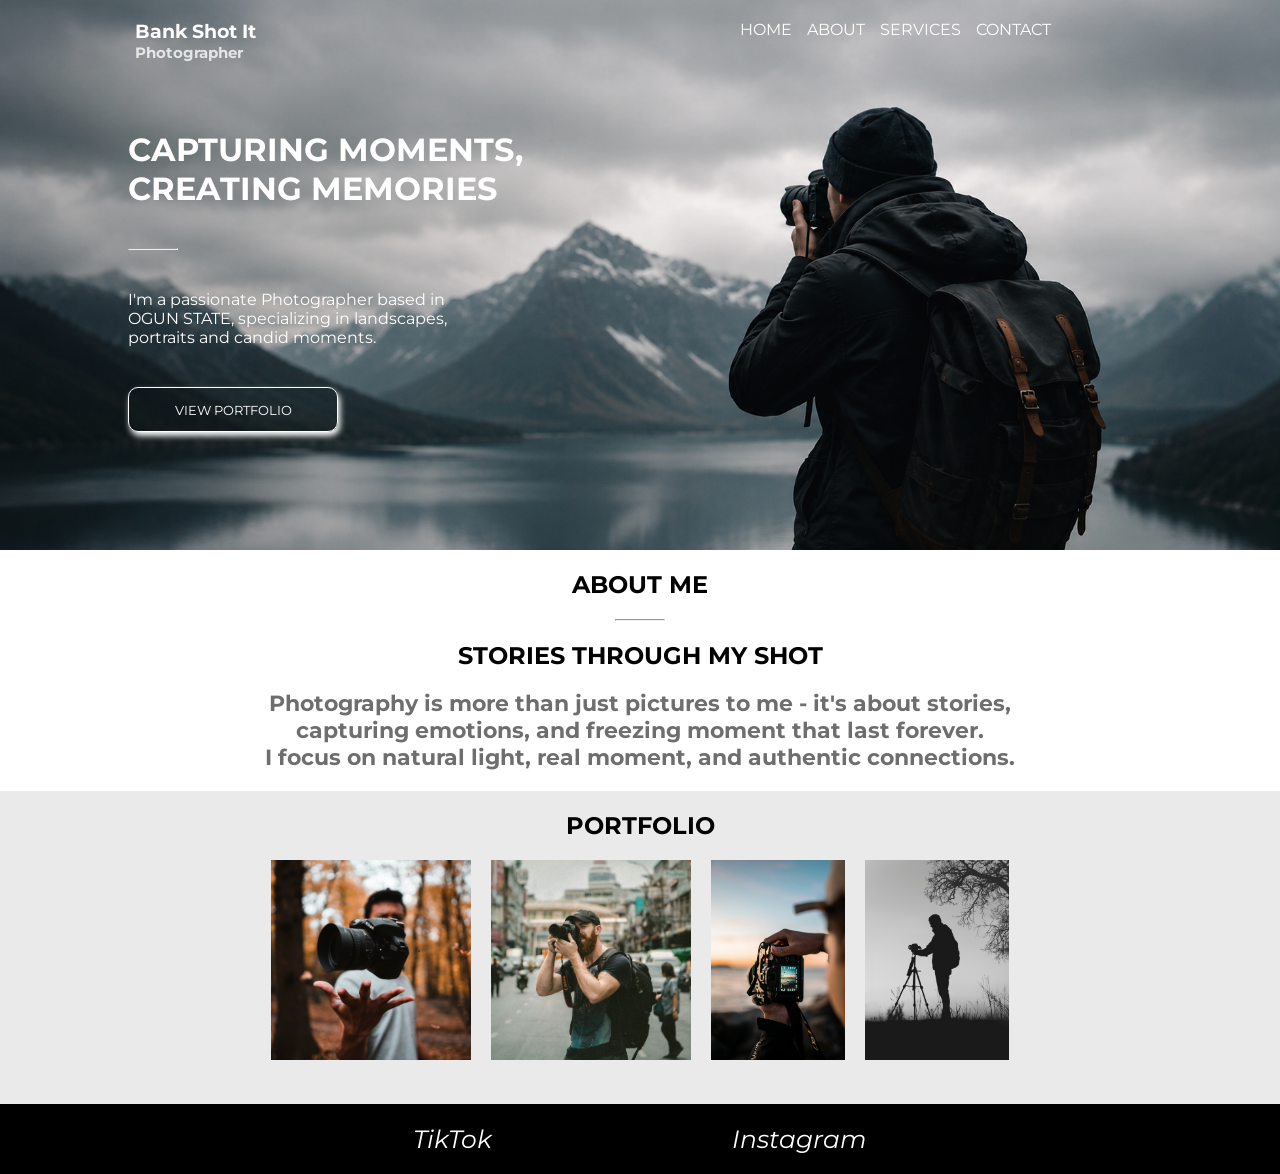
==== index.html @ dc35a148 "first commit" ====
<!DOCTYPE html>
<html lang="en">
<head>
    <meta charset="UTF-8">
    <meta name="viewport" content="width=device-width, initial-scale=1.0">
    <link rel='stylesheet' href='https://cdn-uicons.flaticon.com/2.6.0/uicons-regular-rounded/css/uicons-regular-rounded.css'>
    <link rel='stylesheet' href='https://cdn-uicons.flaticon.com/2.6.0/uicons-brands/css/uicons-brands.css'>
    <link href="https://fonts.googleapis.com/css2?family=Montserrat:wght@400;500;600&family=Playfair+Display:wght@600;700&display=swap" rel="stylesheet">
    <link rel="stylesheet" href="style.css">
    <title>Bank Shot It</title>
</head>
<body>
    <header>
        <nav>
            <div class="bank">
                <h3>Bank Shot It</h3>
                <h5 class="pho">Photographer</h5>
            </div>

            <ul>
                <li><a href="index.html">HOME</a></li>
                <li><a href="about.html">ABOUT</a></li>
                <li><a href="services.html">SERVICES</a></li>
                <li><a href="contact.html">CONTACT</a></li>
            </ul>
        </nav>

        <div class="container">
            <div>
                <h1>CAPTURING MOMENTS, <br> CREATING MEMORIES</h1>
            </div>

            <div>
                <hr>
            </div>

            <div class="sub-text">
                I'm a passionate Photographer based in <br>
                OGUN STATE, specializing in landscapes, <br> 
                portraits and candid moments.
            </div>
            <div>
                <a href="portfolio.html">
                    <button class="btn">VIEW PORTFOLIO</button>
                </a>
            </div>
        </div>
    </header>

    <main>
        <section class="about">
            <div>
                <h2>ABOUT ME</h2>
            </div>

            <div>
                <hr class="line">
            </div>

            <div>
                <h1>STORIES THROUGH MY SHOT</h1>
            </div>

            <div>
                <h2 class="about1">Photography is more than just pictures to me <span>-</span> it's about stories, <br>
                    capturing emotions, and freezing moment that last forever. <br> I focus on natural light, real moment, and authentic connections.
               </h2>
            </div>
        </section>

        <section class="pic">
            <h2>PORTFOLIO</h2>
            <section class="pic1">
                <div class="faq1">
                    <img src="./Faruq1.jpg" alt="">
                </div>

                <div class="faq1">
                    <img src="./Faruq2.jpg" alt="">
                </div>

                <div class="faq1">
                    <img src="./Faruq3.jpg" alt="">
                </div>

                <div class="faq1">
                    <img src="./Faruq4.jpg" alt="">
                </div>
            </section>
        </section>

        <footer>
            <div class="socials">
                <a href="https://www.tiktok.com/@__thatblackboy_shoots?_r=1&_t=ZS-96KGCsGJq6e"><i class="fi fi-brands-tik-tok">TikTok</i></a>
                <a href="https://www.instagram.com/bankshotit_?igsh=Y3FzMGNpejdtZG0x&utm_source=qr"><i class="fi fi-brands-instagram"> Instagram</i></a>
            </div>
            
        </footer>
    </main>
</body>
</html>
---- style.css ----
*, *::before, *::after{
    margin: 0;
    padding: 0;
    box-sizing: border-box;
    font-family: 'Montserrat', sans-serif;
}

header{
    height: 100vh;
    max-height: 550px;
    background-image: url(./BankShot\ It.png);
    background-size: cover;
    background-position: center;
    background-repeat: no-repeat;
    color: white;
    font-family: 'Playfair display', serif;
}

nav{
    display: flex;
    gap: 43%;
    padding: 20px;
    margin-left: 9%;
}

.pho{
    font-size: 15px;
    color: rgba(255, 255, 255, 0.767);
}

.container{
    display: flex;
    flex-direction: column;
    gap: 40px;
    margin-left: 10%;
    margin-top: 3rem;
}

hr{
    width: 100%;
    max-width: 50px;
}

.btn{
    width: 100%;
    max-width: 210px;
    height: 5vh;
    background-color: transparent;
    color: white;
    border: 1px solid white;
    border-radius: 10px;
    cursor: pointer;
    box-shadow: 2px 4px 6px;
    transition: all 0.5s ease;
}

button:hover{
    transform:scale(1.08) translateY(-5px);
}

ul{
    display: flex;
    gap: 15px;
    list-style: none;
}

li a{
    list-style: none;
    text-decoration: none;
    color: white;
}

.about{
    display: flex;
    text-align: center;
    flex-direction: column;
    gap: 20px;
    padding: 20px;
}

.line{
    margin: auto;
}

.about1{
    font-size: 22px;
    color: rgba(0, 0, 0, 0.568);
}

.pic{
    background-color: rgba(0, 0, 0, 0.082);
    text-align: center;
    padding: 20px;
}

.pic1 {
    display: flex;
    gap: 20px;
    justify-content: center;
    padding: 20px;
}

.faq1 img {
    width: 100%;
    max-width: 200px;
    height: 100%;
    max-height: 200px;
    object-fit: cover;
}

footer{
    display: flex;
    justify-content: center;
    background-color: black;
    padding: 20px;
}

.socials{
    display: flex;
    gap: 15rem;
    align-items: center;
    font-size: 25px;
}

.socials a{
    color: white;
    text-decoration: none;
}

/* Tablets landscape */
@media (min-width: 769px) and (max-width: 1024px){
    header, nav{
        gap: 35%;
    }
}

/* Tablets portrait */
@media (min-width: 481px) and (max-width: 768px){
    header, nav{
        gap: 15%;
    }
}

/* Phones */
@media (max-width: 600px){
    header, nav{
        flex-direction: column-reverse;
        justify-content: center;
        align-items: center;
        text-align: center;
        font-size: 90%;
        gap: 40px;
        margin: auto;
    }

    .bank{
        font-size: 30px;
    }

    .container{
        margin: auto;
    }

    hr{
        max-width: 100px;
        margin: auto;
    }

    .socials{
        gap: 5rem;
    }
}

/* Mobile Landscape */
@media (max-height: 500px) and (orientation: landscape) {
    header {
        height: auto;
        min-height: 100vh;
        max-height: none;
        padding-bottom: 20px;
    }

    nav {
        flex-direction: row;
        justify-content: space-between;
        align-items: center;
        gap: 10%;
        margin-left: 5%;
        padding: 10px 20px;
    }

    ul {
        gap: 10px;
        font-size: 12px;
    }

    .container {
        gap: 15px;
        margin-top: 1rem;
        margin-left: 5%;
    }

    .container h1 {
        font-size: 1.3rem;
    }

    .sub-text {
        font-size: 0.85rem;
    }

    .btn {
        height: 35px;
    }

    .about1 {
        font-size: 16px;
    }

    .pic1 {
        flex-wrap: wrap;
    }

    .faq1 img {
        max-width: 150px;
        max-height: 150px;
    }

    .socials {
        gap: 3rem;
        font-size: 18px;
    }
}
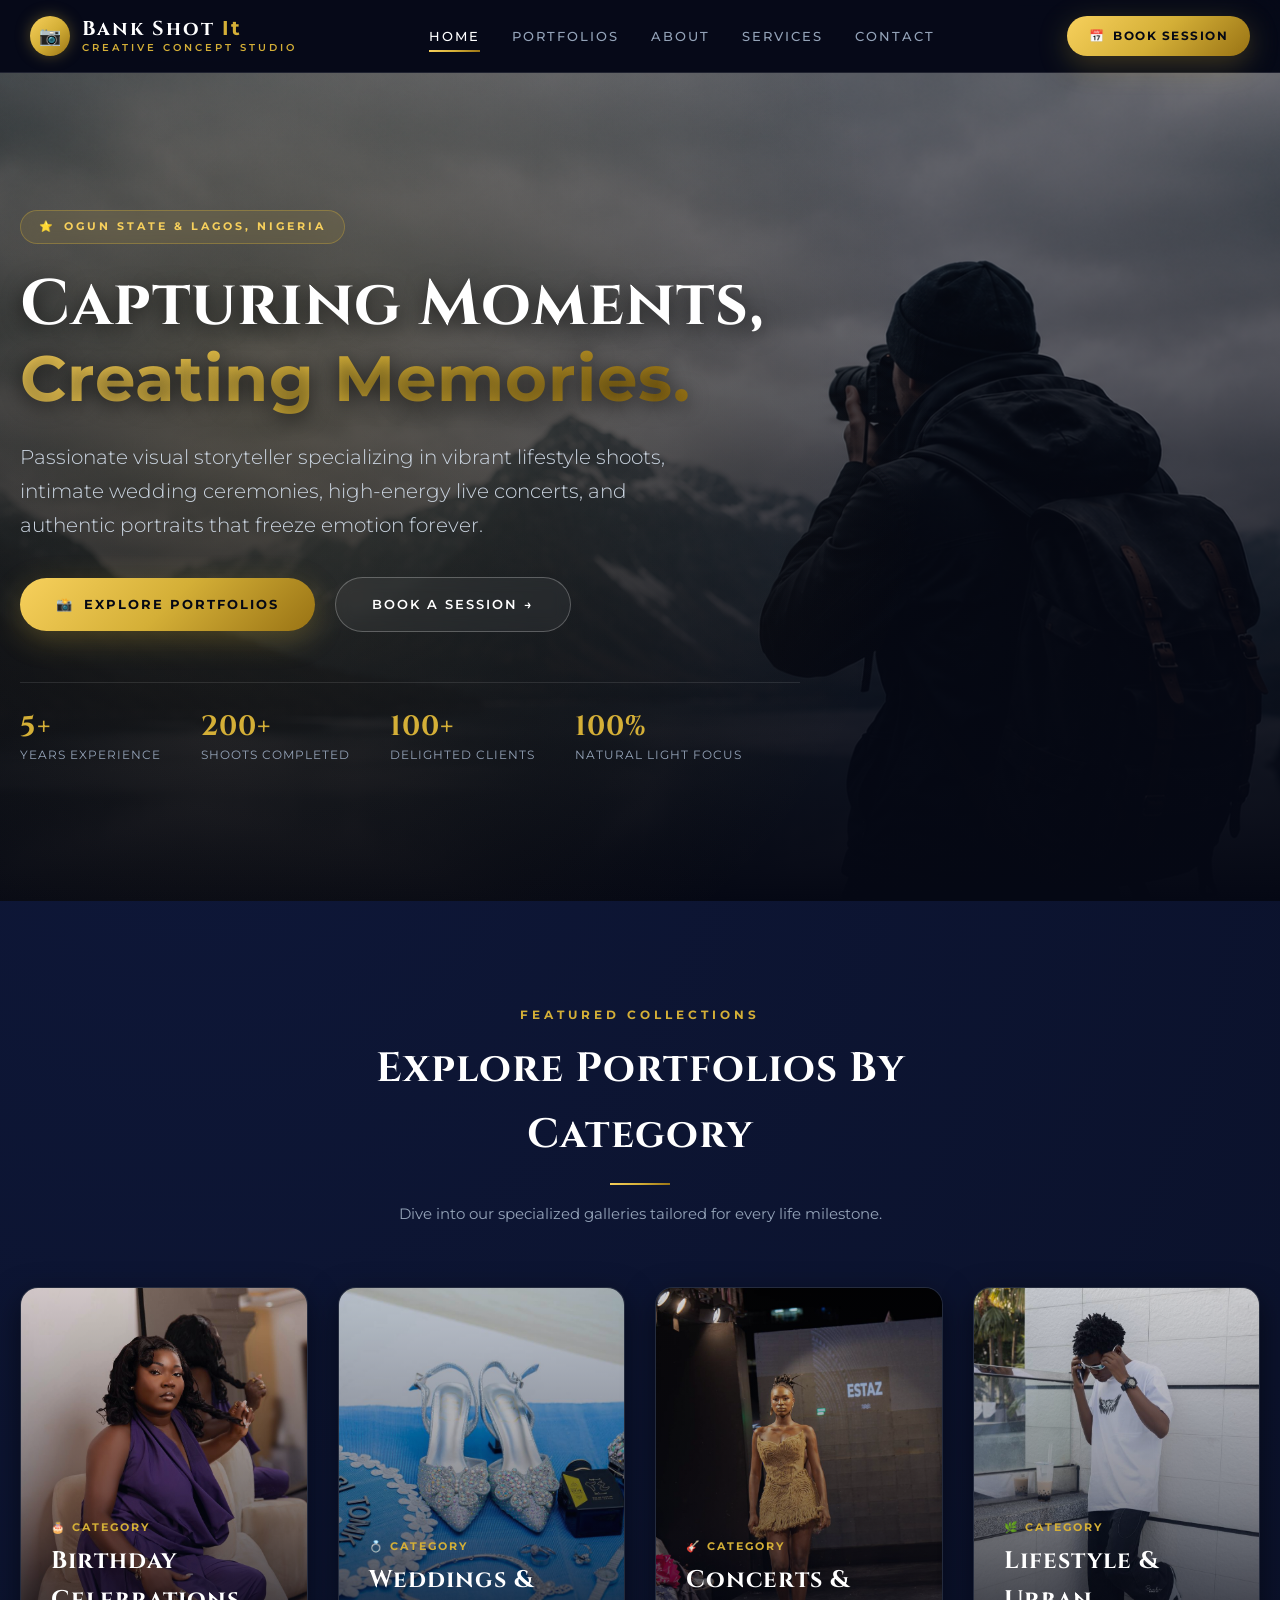
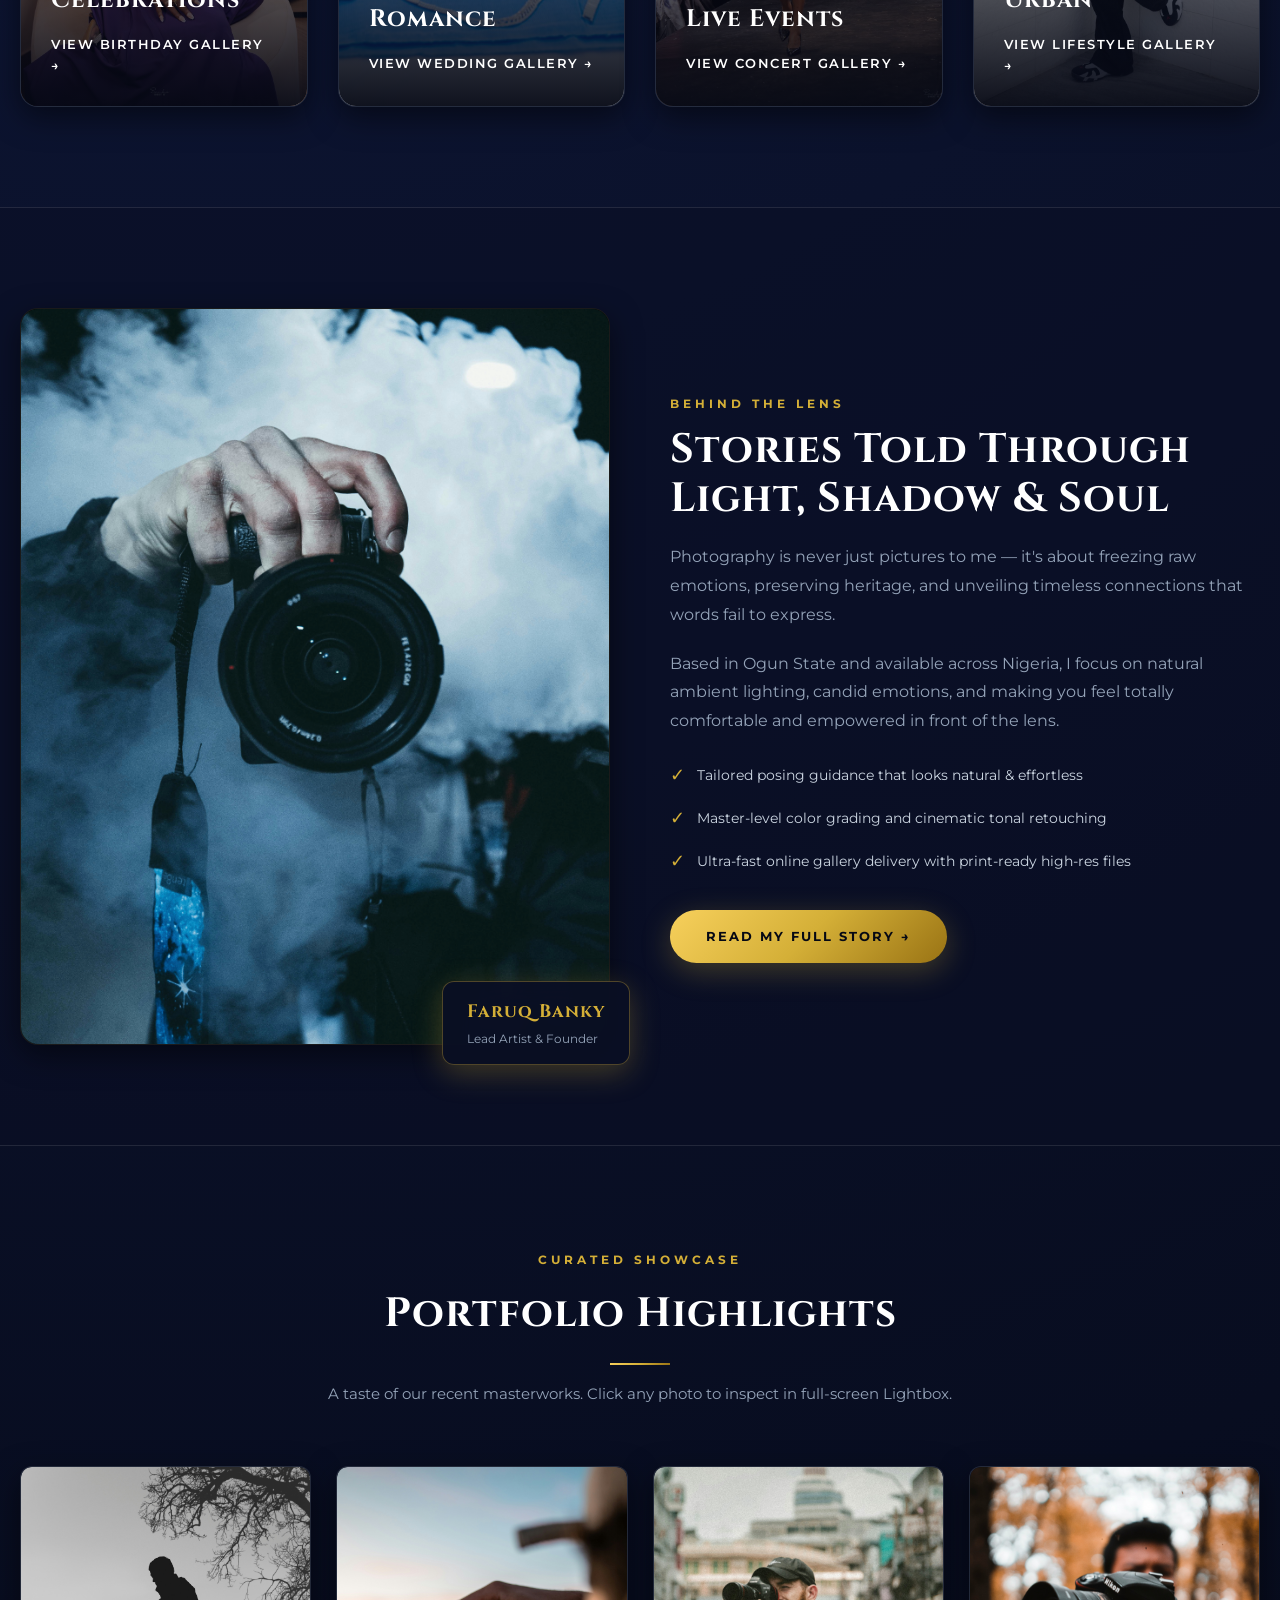
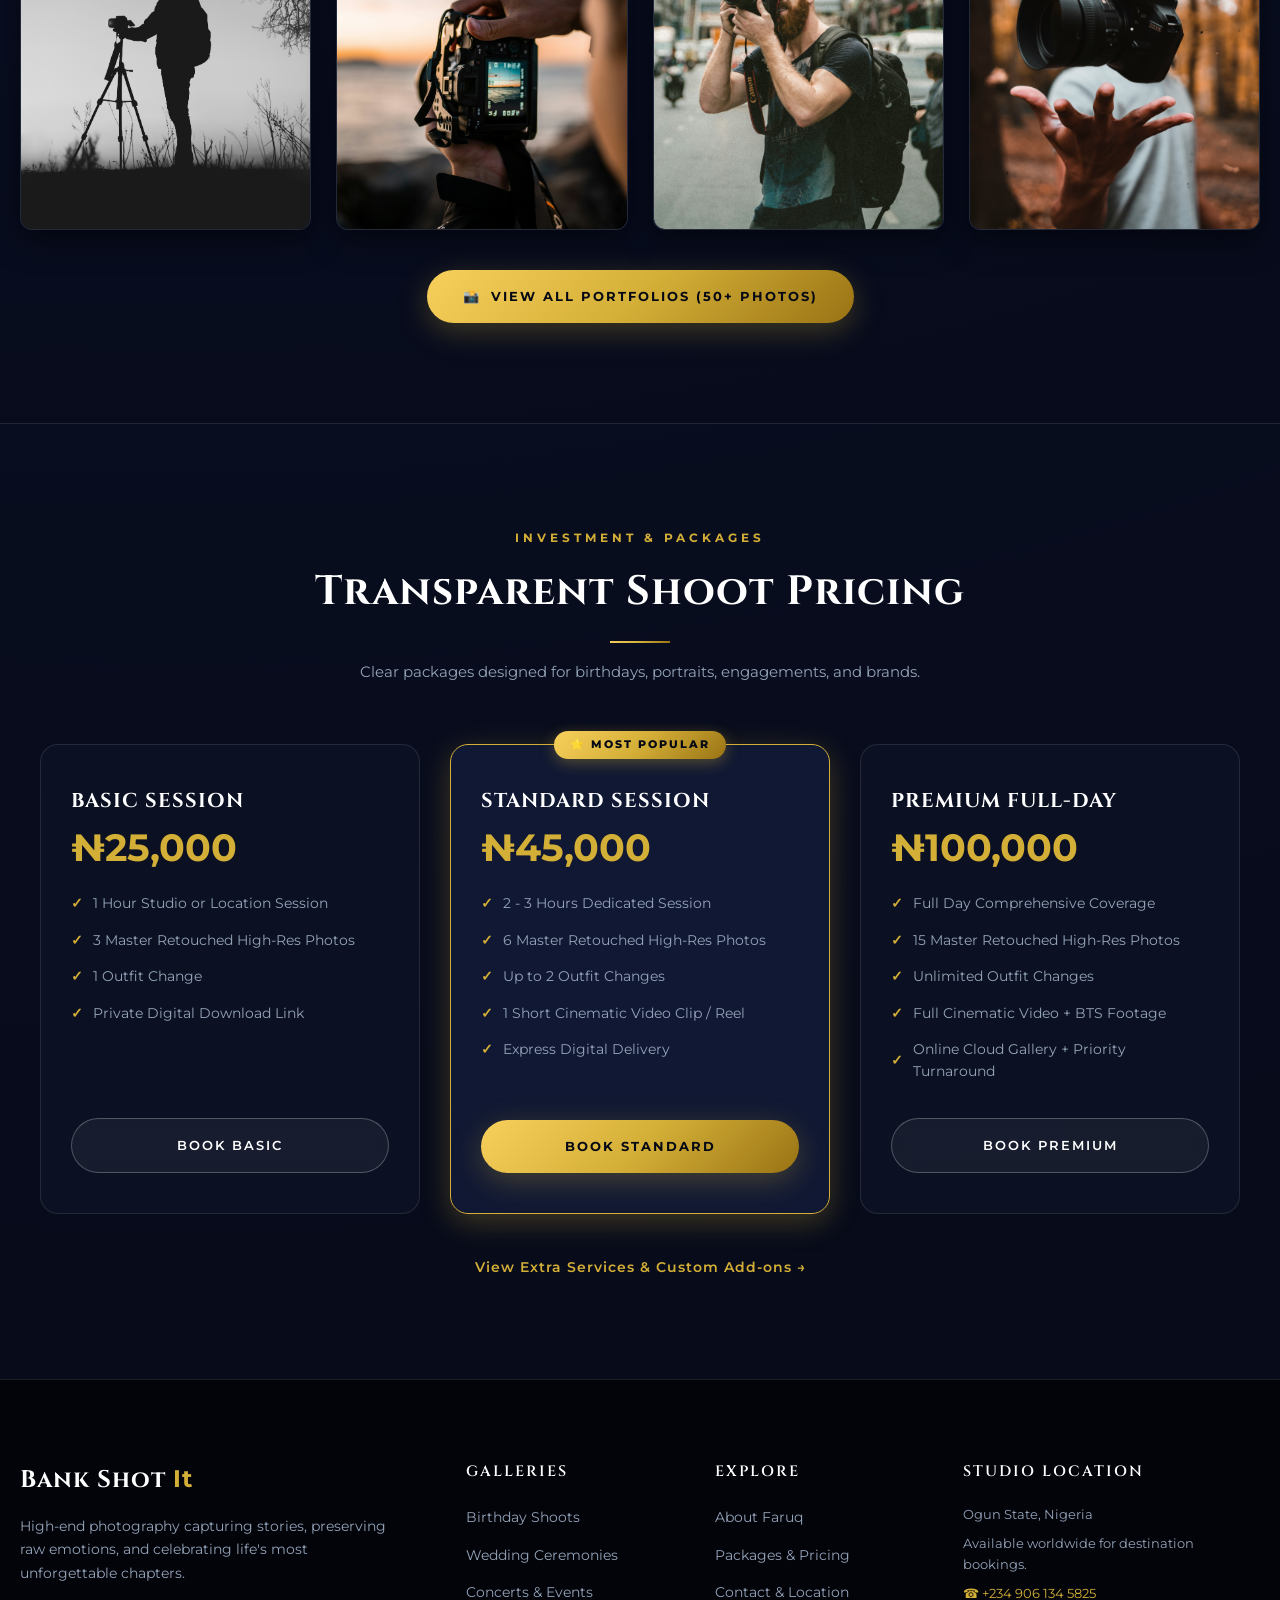
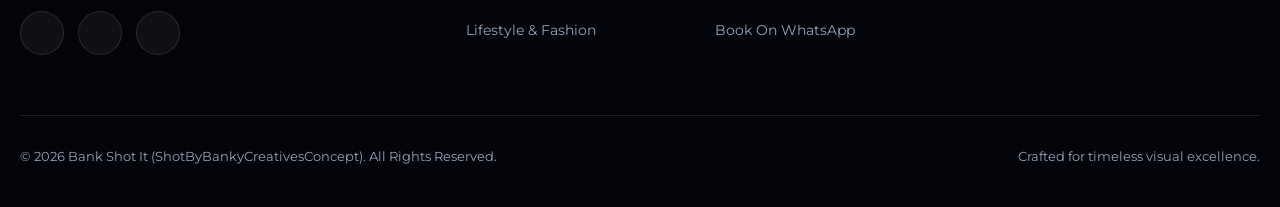
==== commit b34eb4b3: "Upgrade Bank Shot It: full luxury redesign, admin dashboard with categorized image management, and m" ====
--- a/index.html
+++ b/index.html
@@ -3,99 +3,395 @@
 <head>
     <meta charset="UTF-8">
     <meta name="viewport" content="width=device-width, initial-scale=1.0">
+    <title>Bank Shot It — Fine Art & Editorial Photography Studio</title>
+    <meta name="description" content="Premier photography studio in Ogun State & Lagos, Nigeria specializing in weddings, birthdays, concerts, lifestyle, and editorial portraits by Faruq (Bank Shot It).">
+    
+    <!-- Icons & Typography -->
     <link rel='stylesheet' href='https://cdn-uicons.flaticon.com/2.6.0/uicons-regular-rounded/css/uicons-regular-rounded.css'>
     <link rel='stylesheet' href='https://cdn-uicons.flaticon.com/2.6.0/uicons-brands/css/uicons-brands.css'>
-    <link href="https://fonts.googleapis.com/css2?family=Montserrat:wght@400;500;600&family=Playfair+Display:wght@600;700&display=swap" rel="stylesheet">
     <link rel="stylesheet" href="style.css">
-    <title>Bank Shot It</title>
+    <link rel="stylesheet" href="gallery-shared.css">
 </head>
-<body>
-    <header>
-        <nav>
-            <div class="bank">
-                <h3>Bank Shot It</h3>
-                <h5 class="pho">Photographer</h5>
-            </div>
-
-            <ul>
-                <li><a href="index.html">HOME</a></li>
-                <li><a href="about.html">ABOUT</a></li>
-                <li><a href="services.html">SERVICES</a></li>
-                <li><a href="contact.html">CONTACT</a></li>
+<body data-category="home">
+
+    <!-- ======================================================================
+         Header & Navigation Bar
+         ====================================================================== -->
+    <header class="site-header">
+        <div class="nav-container">
+            <a href="index.html" class="brand">
+                <div class="brand-icon">&#128247;</div>
+                <div class="brand-text">
+                    <h3>Bank Shot <span>It</span></h3>
+                    <div class="tagline">Creative Concept Studio</div>
+                </div>
+            </a>
+
+            <ul class="nav-links">
+                <li class="active"><a href="index.html">Home</a></li>
+                <li><a href="Portfolio.html">Portfolios</a></li>
+                <li><a href="about.html">About</a></li>
+                <li><a href="services.html">Services</a></li>
+                <li><a href="contact.html">Contact</a></li>
             </ul>
-        </nav>
-
-        <div class="container">
-            <div>
-                <h1>CAPTURING MOMENTS, <br> CREATING MEMORIES</h1>
-            </div>
-
-            <div>
-                <hr>
-            </div>
-
-            <div class="sub-text">
-                I'm a passionate Photographer based in <br>
-                OGUN STATE, specializing in landscapes, <br> 
-                portraits and candid moments.
-            </div>
-            <div>
-                <a href="portfolio.html">
-                    <button class="btn">VIEW PORTFOLIO</button>
-                </a>
-            </div>
+
+            <a href="https://wa.me/2349061345825?text=Hello%20Bank%20Shot%20It,%20I%20would%20like%20to%20book%20a%20photography%20session!" class="nav-cta" target="_blank">
+                <span>&#128197;</span> Book Session
+            </a>
+
+            <button class="hamburger" id="nav-toggle" aria-label="Open Navigation">☰</button>
         </div>
     </header>
 
+    <!-- Mobile Navigation Drawer -->
+    <div class="mobile-nav-drawer" id="mobile-drawer">
+        <button class="mobile-nav-close" id="drawer-close">&times;</button>
+        <a href="index.html">Home</a>
+        <a href="Portfolio.html">Portfolios</a>
+        <a href="Birthday.html">Birthday Gallery</a>
+        <a href="Wedding.html">Wedding Gallery</a>
+        <a href="Concert.html">Concert Gallery</a>
+        <a href="about.html">About Me</a>
+        <a href="services.html">Pricing & Services</a>
+        <a href="contact.html">Contact</a>
+        <a href="https://wa.me/2349061345825?text=Hello%20Bank%20Shot%20It,%20I%20would%20like%20to%20book%20a%20session!" class="btn-primary" target="_blank" style="margin-top: 15px;">Book On WhatsApp</a>
+    </div>
+
     <main>
-        <section class="about">
-            <div>
-                <h2>ABOUT ME</h2>
-            </div>
-
-            <div>
-                <hr class="line">
-            </div>
-
-            <div>
-                <h1>STORIES THROUGH MY SHOT</h1>
-            </div>
-
-            <div>
-                <h2 class="about1">Photography is more than just pictures to me <span>-</span> it's about stories, <br>
-                    capturing emotions, and freezing moment that last forever. <br> I focus on natural light, real moment, and authentic connections.
-               </h2>
-            </div>
-        </section>
-
-        <section class="pic">
-            <h2>PORTFOLIO</h2>
-            <section class="pic1">
-                <div class="faq1">
-                    <img src="./Faruq1.jpg" alt="">
-                </div>
-
-                <div class="faq1">
-                    <img src="./Faruq2.jpg" alt="">
-                </div>
-
-                <div class="faq1">
-                    <img src="./Faruq3.jpg" alt="">
-                </div>
-
-                <div class="faq1">
-                    <img src="./Faruq4.jpg" alt="">
-                </div>
-            </section>
-        </section>
-
-        <footer>
-            <div class="socials">
-                <a href="https://www.tiktok.com/@__thatblackboy_shoots?_r=1&_t=ZS-96KGCsGJq6e"><i class="fi fi-brands-tik-tok">TikTok</i></a>
-                <a href="https://www.instagram.com/bankshotit_?igsh=Y3FzMGNpejdtZG0x&utm_source=qr"><i class="fi fi-brands-instagram"> Instagram</i></a>
-            </div>
-            
+        <!-- ==================================================================
+             Hero Section
+             ================================================================== -->
+        <section class="hero-section">
+            <div class="hero-overlay-glow"></div>
+            <div class="hero-container">
+                <div class="hero-content">
+                    <div class="hero-pill">
+                        <span>&#11088;</span> Ogun State & Lagos, Nigeria
+                    </div>
+                    <h1 class="hero-title">
+                        Capturing Moments, <br>
+                        <span>Creating Memories.</span>
+                    </h1>
+                    <p class="hero-subtext">
+                        Passionate visual storyteller specializing in vibrant lifestyle shoots, intimate wedding ceremonies, high-energy live concerts, and authentic portraits that freeze emotion forever.
+                    </p>
+                    <div class="hero-actions">
+                        <a href="Portfolio.html" class="btn-primary">
+                            <span>&#128248;</span> Explore Portfolios
+                        </a>
+                        <a href="https://wa.me/2349061345825?text=Hello,%20I%20want%20to%20book%20a%20photoshoot%20with%20Bank%20Shot%20It" target="_blank" class="btn-outline">
+                            Book A Session &rarr;
+                        </a>
+                    </div>
+
+                    <div class="hero-stats-row">
+                        <div class="stat-item">
+                            <h4>5+</h4>
+                            <p>Years Experience</p>
+                        </div>
+                        <div class="stat-item">
+                            <h4>200+</h4>
+                            <p>Shoots Completed</p>
+                        </div>
+                        <div class="stat-item">
+                            <h4>100+</h4>
+                            <p>Delighted Clients</p>
+                        </div>
+                        <div class="stat-item">
+                            <h4>100%</h4>
+                            <p>Natural Light Focus</p>
+                        </div>
+                    </div>
+                </div>
+            </div>
+        </section>
+
+        <!-- ==================================================================
+             Category Explorer (Direct Links to Specific Galleries)
+             ================================================================== -->
+        <section class="section-padding">
+            <div class="section-header">
+                <span class="section-eyebrow">Featured Collections</span>
+                <h2 class="section-title">Explore Portfolios By Category</h2>
+                <hr class="section-divider">
+                <p class="section-subtitle">
+                    Dive into our specialized galleries tailored for every life milestone.
+                </p>
+            </div>
+
+            <div class="category-showcase-grid">
+                <!-- 1. Birthday -->
+                <a href="Birthday.html" class="category-card">
+                    <img src="./image/BirthdayPic.jpg" alt="Birthday Photography" class="category-card-bg" loading="lazy">
+                    <div class="category-card-overlay"></div>
+                    <div class="category-card-content">
+                        <div class="category-card-tag">&#127874; Category</div>
+                        <h3 class="category-card-title">Birthday Celebrations</h3>
+                        <span class="category-card-link">View Birthday Gallery &rarr;</span>
+                    </div>
+                </a>
+
+                <!-- 2. Wedding -->
+                <a href="Wedding.html" class="category-card">
+                    <img src="./image/WeddingPic.jpg" alt="Wedding Photography" class="category-card-bg" loading="lazy">
+                    <div class="category-card-overlay"></div>
+                    <div class="category-card-content">
+                        <div class="category-card-tag">&#128141; Category</div>
+                        <h3 class="category-card-title">Weddings & Romance</h3>
+                        <span class="category-card-link">View Wedding Gallery &rarr;</span>
+                    </div>
+                </a>
+
+                <!-- 3. Concert -->
+                <a href="Concert.html" class="category-card">
+                    <img src="./image/ConcertPic.jpg" alt="Concert Photography" class="category-card-bg" loading="lazy">
+                    <div class="category-card-overlay"></div>
+                    <div class="category-card-content">
+                        <div class="category-card-tag">&#127928; Category</div>
+                        <h3 class="category-card-title">Concerts & Live Events</h3>
+                        <span class="category-card-link">View Concert Gallery &rarr;</span>
+                    </div>
+                </a>
+
+                <!-- 4. Lifestyle -->
+                <a href="Portfolio.html" class="category-card">
+                    <img src="./image/Lifestyle.jpg" alt="Lifestyle Photography" class="category-card-bg" loading="lazy">
+                    <div class="category-card-overlay"></div>
+                    <div class="category-card-content">
+                        <div class="category-card-tag">&#127807; Category</div>
+                        <h3 class="category-card-title">Lifestyle & Urban</h3>
+                        <span class="category-card-link">View Lifestyle Gallery &rarr;</span>
+                    </div>
+                </a>
+            </div>
+        </section>
+
+        <!-- ==================================================================
+             About Me Teaser
+             ================================================================== -->
+        <section class="section-padding about-teaser">
+            <div class="about-teaser-container">
+                <div class="about-image-wrapper">
+                    <div class="about-image-frame">
+                        <img src="./image/faruq-About-Pic.png" alt="Faruq - Bank Shot It Lead Photographer" loading="lazy">
+                    </div>
+                    <div class="about-floating-badge">
+                        <h4>Faruq Banky</h4>
+                        <p>Lead Artist & Founder</p>
+                    </div>
+                </div>
+
+                <div class="about-text-content">
+                    <span class="section-eyebrow">Behind The Lens</span>
+                    <h2>Stories Told Through Light, Shadow & Soul</h2>
+                    <p>
+                        Photography is never just pictures to me — it's about freezing raw emotions, preserving heritage, and unveiling timeless connections that words fail to express.
+                    </p>
+                    <p>
+                        Based in Ogun State and available across Nigeria, I focus on natural ambient lighting, candid emotions, and making you feel totally comfortable and empowered in front of the lens.
+                    </p>
+
+                    <ul class="about-feature-list">
+                        <li><span>&#10003;</span> Tailored posing guidance that looks natural & effortless</li>
+                        <li><span>&#10003;</span> Master-level color grading and cinematic tonal retouching</li>
+                        <li><span>&#10003;</span> Ultra-fast online gallery delivery with print-ready high-res files</li>
+                    </ul>
+
+                    <a href="about.html" class="btn-primary">
+                        Read My Full Story &rarr;
+                    </a>
+                </div>
+            </div>
+        </section>
+
+        <!-- ==================================================================
+             Dynamic Portfolio Highlights
+             ================================================================== -->
+        <section class="section-padding" id="portfolio">
+            <div class="section-header">
+                <span class="section-eyebrow">Curated Showcase</span>
+                <h2 class="section-title">Portfolio Highlights</h2>
+                <hr class="section-divider">
+                <p class="section-subtitle">
+                    A taste of our recent masterworks. Click any photo to inspect in full-screen Lightbox.
+                </p>
+            </div>
+
+            <div class="home-gallery-container">
+                <section class="pic1">
+                    <div class="faq1">
+                        <img src="./image/Faruq1.jpg" alt="Bank Shot Shoot 1">
+                    </div>
+                    <div class="faq1">
+                        <img src="./image/Faruq2.jpg" alt="Bank Shot Shoot 2">
+                    </div>
+                    <div class="faq1">
+                        <img src="./image/Faruq3.jpg" alt="Bank Shot Shoot 3">
+                    </div>
+                    <div class="faq1">
+                        <img src="./image/Faruq4.jpg" alt="Bank Shot Shoot 4">
+                    </div>
+                </section>
+
+                <div style="text-align: center; margin-top: 30px;">
+                    <a href="Portfolio.html" class="btn-primary">
+                        <span>&#128248;</span> View All Portfolios (50+ Photos)
+                    </a>
+                </div>
+            </div>
+        </section>
+
+        <!-- ==================================================================
+             Packages Preview
+             ================================================================== -->
+        <section class="section-padding" style="background: rgba(10, 15, 36, 0.4); border-top: 1px solid var(--border-glass);">
+            <div class="section-header">
+                <span class="section-eyebrow">Investment & Packages</span>
+                <h2 class="section-title">Transparent Shoot Pricing</h2>
+                <hr class="section-divider">
+                <p class="section-subtitle">
+                    Clear packages designed for birthdays, portraits, engagements, and brands.
+                </p>
+            </div>
+
+            <div class="packages-grid">
+                <!-- Basic -->
+                <div class="package-card">
+                    <div>
+                        <h3 class="package-name">BASIC SESSION</h3>
+                        <div class="package-price">&#8358;25,000</div>
+                        <ul class="package-features">
+                            <li>1 Hour Studio or Location Session</li>
+                            <li>3 Master Retouched High-Res Photos</li>
+                            <li>1 Outfit Change</li>
+                            <li>Private Digital Download Link</li>
+                        </ul>
+                    </div>
+                    <a href="https://wa.me/2349061345825?text=Hello%20Bank%20Shot%20It,%20I%20am%20interested%20in%20booking%20the%20Basic%20Session%20(25k)" target="_blank" class="btn-outline" style="text-align:center;">
+                        Book Basic
+                    </a>
+                </div>
+
+                <!-- Standard (Popular) -->
+                <div class="package-card popular">
+                    <span class="popular-badge">&#11088; Most Popular</span>
+                    <div>
+                        <h3 class="package-name">STANDARD SESSION</h3>
+                        <div class="package-price">&#8358;45,000</div>
+                        <ul class="package-features">
+                            <li>2 - 3 Hours Dedicated Session</li>
+                            <li>6 Master Retouched High-Res Photos</li>
+                            <li>Up to 2 Outfit Changes</li>
+                            <li>1 Short Cinematic Video Clip / Reel</li>
+                            <li>Express Digital Delivery</li>
+                        </ul>
+                    </div>
+                    <a href="https://wa.me/2349061345825?text=Hello%20Bank%20Shot%20It,%20I%20am%20interested%20in%20booking%20the%20Standard%20Session%20(45k)" target="_blank" class="btn-primary" style="text-align:center; justify-content:center;">
+                        Book Standard
+                    </a>
+                </div>
+
+                <!-- Premium -->
+                <div class="package-card">
+                    <div>
+                        <h3 class="package-name">PREMIUM FULL-DAY</h3>
+                        <div class="package-price">&#8358;100,000</div>
+                        <ul class="package-features">
+                            <li>Full Day Comprehensive Coverage</li>
+                            <li>15 Master Retouched High-Res Photos</li>
+                            <li>Unlimited Outfit Changes</li>
+                            <li>Full Cinematic Video + BTS Footage</li>
+                            <li>Online Cloud Gallery + Priority Turnaround</li>
+                        </ul>
+                    </div>
+                    <a href="https://wa.me/2349061345825?text=Hello%20Bank%20Shot%20It,%20I%20am%20interested%20in%20booking%20the%20Premium%20Session%20(100k)" target="_blank" class="btn-outline" style="text-align:center;">
+                        Book Premium
+                    </a>
+                </div>
+            </div>
+
+            <div style="text-align: center; margin-top: 40px;">
+                <a href="services.html" style="color: var(--gold); font-size: 14px; font-weight: 600; letter-spacing: 1px;">
+                    View Extra Services & Custom Add-ons &rarr;
+                </a>
+            </div>
+        </section>
+
+        <!-- ==================================================================
+             Footer
+             ================================================================== -->
+        <footer class="site-footer">
+            <div class="footer-top">
+                <div class="footer-brand">
+                    <h3>Bank Shot <span>It</span></h3>
+                    <p>
+                        High-end photography capturing stories, preserving raw emotions, and celebrating life's most unforgettable chapters.
+                    </p>
+                    <div class="footer-socials">
+                        <a href="https://www.instagram.com/bankshotit_?igsh=Y3FzMGNpejdtZG0x&utm_source=qr" target="_blank" class="social-btn" aria-label="Instagram">
+                            <i class="fi fi-brands-instagram"></i>
+                        </a>
+                        <a href="https://www.tiktok.com/@__thatblackboy_shoots?_r=1&_t=ZS-96KGCsGJq6e" target="_blank" class="social-btn" aria-label="TikTok">
+                            <i class="fi fi-brands-tik-tok"></i>
+                        </a>
+                        <a href="https://wa.me/2349061345825" target="_blank" class="social-btn" aria-label="WhatsApp">
+                            <i class="fi fi-rr-phone-call"></i>
+                        </a>
+                    </div>
+                </div>
+
+                <div class="footer-col">
+                    <h4>Galleries</h4>
+                    <ul class="footer-links">
+                        <li><a href="Birthday.html">Birthday Shoots</a></li>
+                        <li><a href="Wedding.html">Wedding Ceremonies</a></li>
+                        <li><a href="Concert.html">Concerts & Events</a></li>
+                        <li><a href="Portfolio.html">Lifestyle & Fashion</a></li>
+                    </ul>
+                </div>
+
+                <div class="footer-col">
+                    <h4>Explore</h4>
+                    <ul class="footer-links">
+                        <li><a href="about.html">About Faruq</a></li>
+                        <li><a href="services.html">Packages & Pricing</a></li>
+                        <li><a href="contact.html">Contact & Location</a></li>
+                        <li><a href="https://wa.me/2349061345825" target="_blank">Book On WhatsApp</a></li>
+                    </ul>
+                </div>
+
+                <div class="footer-col">
+                    <h4>Studio Location</h4>
+                    <p style="margin-bottom: 8px; font-size: 13px;">Ogun State, Nigeria</p>
+                    <p style="margin-bottom: 8px; font-size: 13px;">Available worldwide for destination bookings.</p>
+                    <p style="font-size: 13px; color: var(--gold);">&#9742; +234 906 134 5825</p>
+                </div>
+            </div>
+
+            <div class="footer-bottom">
+                <div>&copy; 2026 Bank Shot It (ShotByBankyCreativesConcept). All Rights Reserved.</div>
+                <div>Crafted for timeless visual excellence.</div>
+            </div>
         </footer>
     </main>
+
+    <!-- Mobile Navigation Drawer Controller -->
+    <script>
+        const navToggle = document.getElementById('nav-toggle');
+        const drawerClose = document.getElementById('drawer-close');
+        const mobileDrawer = document.getElementById('mobile-drawer');
+
+        if (navToggle && mobileDrawer) {
+            navToggle.addEventListener('click', () => mobileDrawer.classList.add('active'));
+            drawerClose.addEventListener('click', () => mobileDrawer.classList.remove('active'));
+            mobileDrawer.querySelectorAll('a').forEach(link => {
+                link.addEventListener('click', () => mobileDrawer.classList.remove('active'));
+            });
+        }
+    </script>
+
+    <!-- Dynamic Gallery Store & Lightbox -->
+    <script src="gallery-store.js"></script>
+    <script src="gallery-loader.js"></script>
 </body>
 </html>
--- a/style.css
+++ b/style.css
@@ -1,232 +1,925 @@
-*, *::before, *::after{
+/* ==========================================================================
+   Bank Shot It - Master Luxury Theme & Design System
+   Modern Editorial Photography Aesthetic
+   ========================================================================== */
+
+@import url('https://fonts.googleapis.com/css2?family=Cinzel:wght@500;600;700;800&family=Montserrat:wght@300;400;500;600;700&family=Playfair+Display:ital,wght@0,600;0,700;1,400&display=swap');
+
+:root {
+    --bg-dark: #050814;
+    --bg-surface: #0A0F24;
+    --bg-card: rgba(13, 20, 42, 0.72);
+    --bg-card-hover: rgba(20, 31, 64, 0.88);
+    --gold: #D4AF37;
+    --gold-bright: #F7D05C;
+    --gold-glow: rgba(212, 175, 55, 0.35);
+    --gold-gradient: linear-gradient(135deg, #F7D05C 0%, #D4AF37 50%, #997314 100%);
+    --text-primary: #FFFFFF;
+    --text-secondary: #94A3B8;
+    --text-muted: #64748B;
+    --border-glass: rgba(255, 255, 255, 0.09);
+    --border-gold: rgba(212, 175, 55, 0.35);
+    --glass-blur: blur(16px);
+    --radius-sm: 8px;
+    --radius-md: 14px;
+    --radius-lg: 22px;
+    --shadow-subtle: 0 10px 30px rgba(0, 0, 0, 0.5);
+    --shadow-gold: 0 8px 30px rgba(212, 175, 55, 0.28);
+    --transition: all 0.3s cubic-bezier(0.2, 0.8, 0.2, 1);
+}
+
+*, *::before, *::after {
     margin: 0;
     padding: 0;
     box-sizing: border-box;
     font-family: 'Montserrat', sans-serif;
 }
 
-header{
-    height: 100vh;
-    max-height: 550px;
-    background-image: url(./BankShot\ It.png);
+html {
+    scroll-behavior: smooth;
+    color-scheme: dark;
+}
+
+body {
+    background: radial-gradient(circle at 15% 15%, #0e1738 0%, #050814 85%);
+    color: var(--text-primary);
+    min-height: 100vh;
+    line-height: 1.6;
+    overflow-x: hidden;
+}
+
+/* Typography Enhancements */
+h1, h2, h3, h4, .font-serif {
+    font-family: 'Cinzel', 'Playfair Display', serif;
+    letter-spacing: 1px;
+}
+
+a {
+    color: inherit;
+    text-decoration: none;
+    transition: var(--transition);
+}
+
+/* ==========================================================================
+   Navigation Bar (Glassmorphic & Sticky)
+   ========================================================================== */
+header.site-header {
+    position: sticky;
+    top: 0;
+    left: 0;
+    width: 100%;
+    z-index: 1000;
+    background: rgba(5, 8, 20, 0.82);
+    backdrop-filter: var(--glass-blur);
+    -webkit-backdrop-filter: var(--glass-blur);
+    border-bottom: 1px solid var(--border-glass);
+    transition: var(--transition);
+}
+
+.nav-container {
+    max-width: 1320px;
+    margin: 0 auto;
+    padding: 16px 30px;
+    display: flex;
+    justify-content: space-between;
+    align-items: center;
+}
+
+.brand {
+    display: flex;
+    align-items: center;
+    gap: 12px;
+    text-decoration: none;
+}
+
+.brand-icon {
+    width: 40px;
+    height: 40px;
+    border-radius: 50%;
+    background: var(--gold-gradient);
+    display: flex;
+    align-items: center;
+    justify-content: center;
+    color: #050814;
+    font-size: 18px;
+    font-weight: 800;
+    box-shadow: 0 0 15px var(--gold-glow);
+}
+
+.brand-text h3 {
+    font-size: 20px;
+    font-weight: 700;
+    letter-spacing: 2px;
+    color: #ffffff;
+    line-height: 1.1;
+}
+
+.brand-text h3 span {
+    color: var(--gold);
+}
+
+.brand-text .tagline {
+    font-size: 10px;
+    letter-spacing: 3px;
+    text-transform: uppercase;
+    color: var(--gold);
+    font-weight: 600;
+}
+
+.nav-links {
+    display: flex;
+    align-items: center;
+    gap: 32px;
+    list-style: none;
+}
+
+.nav-links li a {
+    color: var(--text-secondary);
+    font-size: 13px;
+    font-weight: 500;
+    letter-spacing: 2px;
+    text-transform: uppercase;
+    padding: 8px 0;
+    position: relative;
+    transition: var(--transition);
+}
+
+.nav-links li a::after {
+    content: '';
+    position: absolute;
+    bottom: 0;
+    left: 0;
+    width: 0;
+    height: 2px;
+    background: var(--gold-gradient);
+    transition: width 0.3s ease;
+}
+
+.nav-links li a:hover,
+.nav-links li.active a {
+    color: #ffffff;
+}
+
+.nav-links li a:hover::after,
+.nav-links li.active a::after {
+    width: 100%;
+}
+
+.nav-cta {
+    display: inline-flex;
+    align-items: center;
+    gap: 8px;
+    background: var(--gold-gradient);
+    color: #050814 !important;
+    font-size: 12px;
+    font-weight: 700;
+    letter-spacing: 1.5px;
+    text-transform: uppercase;
+    padding: 10px 22px;
+    border-radius: 30px;
+    box-shadow: var(--shadow-gold);
+    transition: var(--transition);
+}
+
+.nav-cta:hover {
+    transform: translateY(-2px);
+    box-shadow: 0 10px 30px var(--gold-glow);
+}
+
+.nav-cta::after {
+    display: none !important;
+}
+
+/* Mobile Hamburger */
+.hamburger {
+    display: none;
+    font-size: 26px;
+    color: #ffffff;
+    cursor: pointer;
+    background: none;
+    border: none;
+    padding: 5px;
+}
+
+/* Mobile Drawer */
+.mobile-nav-drawer {
+    display: none;
+    position: fixed;
+    inset: 0;
+    z-index: 999;
+    background: rgba(3, 5, 12, 0.96);
+    backdrop-filter: blur(20px);
+    flex-direction: column;
+    justify-content: center;
+    align-items: center;
+    gap: 25px;
+    padding: 40px;
+    opacity: 0;
+    pointer-events: none;
+    transition: opacity 0.3s ease;
+}
+
+.mobile-nav-drawer.active {
+    opacity: 1;
+    pointer-events: auto;
+}
+
+.mobile-nav-drawer a {
+    font-size: 20px;
+    font-weight: 600;
+    letter-spacing: 2px;
+    color: #ffffff;
+}
+
+.mobile-nav-drawer a:hover {
+    color: var(--gold);
+}
+
+.mobile-nav-close {
+    position: absolute;
+    top: 25px;
+    right: 30px;
+    font-size: 30px;
+    color: #ffffff;
+    background: none;
+    border: none;
+    cursor: pointer;
+}
+
+/* ==========================================================================
+   Hero Section (Atmospheric & Luxury)
+   ========================================================================== */
+.hero-section {
+    position: relative;
+    min-height: 92vh;
+    display: flex;
+    align-items: center;
+    background-image: linear-gradient(
+        to bottom,
+        rgba(5, 8, 20, 0.45) 0%,
+        rgba(5, 8, 20, 0.85) 75%,
+        #050814 100%
+    ), url('./image/BankShot It.png');
     background-size: cover;
     background-position: center;
     background-repeat: no-repeat;
-    color: white;
-    font-family: 'Playfair display', serif;
-}
-
-nav{
-    display: flex;
-    gap: 43%;
-    padding: 20px;
-    margin-left: 9%;
-}
-
-.pho{
+    padding: 80px 20px;
+}
+
+.hero-overlay-glow {
+    position: absolute;
+    inset: 0;
+    background: radial-gradient(circle at 20% 40%, rgba(212, 175, 55, 0.12) 0%, transparent 60%);
+    pointer-events: none;
+}
+
+.hero-container {
+    max-width: 1320px;
+    margin: 0 auto;
+    width: 100%;
+    position: relative;
+    z-index: 2;
+}
+
+.hero-content {
+    max-width: 780px;
+}
+
+.hero-pill {
+    display: inline-flex;
+    align-items: center;
+    gap: 8px;
+    background: rgba(212, 175, 55, 0.12);
+    border: 1px solid var(--border-gold);
+    color: var(--gold-bright);
+    font-size: 11px;
+    font-weight: 700;
+    letter-spacing: 3px;
+    text-transform: uppercase;
+    padding: 7px 18px;
+    border-radius: 30px;
+    margin-bottom: 25px;
+    backdrop-filter: blur(8px);
+}
+
+.hero-title {
+    font-size: clamp(2.4rem, 5vw, 4.2rem);
+    font-weight: 700;
+    line-height: 1.15;
+    margin-bottom: 20px;
+    color: #ffffff;
+    text-shadow: 0 4px 20px rgba(0, 0, 0, 0.6);
+}
+
+.hero-title span {
+    background: var(--gold-gradient);
+    -webkit-background-clip: text;
+    -webkit-text-fill-color: transparent;
+}
+
+.hero-subtext {
+    font-size: clamp(1rem, 1.6vw, 1.25rem);
+    color: #CBD5E1;
+    font-weight: 300;
+    line-height: 1.7;
+    margin-bottom: 35px;
+    max-width: 650px;
+}
+
+.hero-actions {
+    display: flex;
+    align-items: center;
+    gap: 20px;
+    flex-wrap: wrap;
+    margin-bottom: 50px;
+}
+
+.btn-primary {
+    background: var(--gold-gradient);
+    color: #050814;
+    padding: 16px 36px;
+    border-radius: 40px;
+    font-size: 13px;
+    font-weight: 700;
+    letter-spacing: 2px;
+    text-transform: uppercase;
+    box-shadow: var(--shadow-gold);
+    display: inline-flex;
+    align-items: center;
+    gap: 10px;
+    transition: var(--transition);
+}
+
+.btn-primary:hover {
+    transform: translateY(-3px) scale(1.02);
+    box-shadow: 0 12px 35px var(--gold-glow);
+}
+
+.btn-outline {
+    background: rgba(255, 255, 255, 0.05);
+    border: 1px solid rgba(255, 255, 255, 0.25);
+    color: #ffffff;
+    padding: 16px 36px;
+    border-radius: 40px;
+    font-size: 13px;
+    font-weight: 600;
+    letter-spacing: 2px;
+    text-transform: uppercase;
+    backdrop-filter: blur(8px);
+    transition: var(--transition);
+}
+
+.btn-outline:hover {
+    background: rgba(255, 255, 255, 0.15);
+    border-color: #ffffff;
+    transform: translateY(-3px);
+}
+
+.hero-stats-row {
+    display: flex;
+    gap: 40px;
+    flex-wrap: wrap;
+    padding-top: 30px;
+    border-top: 1px solid var(--border-glass);
+}
+
+.stat-item h4 {
+    font-size: 28px;
+    color: var(--gold);
+    font-weight: 700;
+    line-height: 1;
+    margin-bottom: 4px;
+}
+
+.stat-item p {
+    font-size: 12px;
+    color: var(--text-secondary);
+    letter-spacing: 1px;
+    text-transform: uppercase;
+}
+
+/* ==========================================================================
+   Section Headers & Shared Components
+   ========================================================================== */
+.section-padding {
+    padding: 100px 20px;
+}
+
+.section-header {
+    text-align: center;
+    max-width: 750px;
+    margin: 0 auto 60px auto;
+}
+
+.section-eyebrow {
+    color: var(--gold);
+    font-size: 12px;
+    letter-spacing: 4px;
+    text-transform: uppercase;
+    font-weight: 700;
+    display: inline-block;
+    margin-bottom: 12px;
+}
+
+.section-title {
+    font-size: clamp(2rem, 3.2vw, 2.8rem);
+    font-weight: 700;
+    color: #ffffff;
+    margin-bottom: 16px;
+}
+
+.section-divider {
+    width: 60px;
+    height: 2px;
+    background: var(--gold-gradient);
+    margin: 0 auto 16px auto;
+    border: none;
+}
+
+.section-subtitle {
     font-size: 15px;
-    color: rgba(255, 255, 255, 0.767);
-}
-
-.container{
+    color: var(--text-secondary);
+    line-height: 1.7;
+}
+
+/* ==========================================================================
+   Category Portfolios Showcase (Grid of Cards)
+   ========================================================================== */
+.category-showcase-grid {
+    display: grid;
+    grid-template-columns: repeat(auto-fit, minmax(280px, 1fr));
+    gap: 30px;
+    max-width: 1320px;
+    margin: 0 auto;
+}
+
+.category-card {
+    position: relative;
+    height: 420px;
+    border-radius: var(--radius-lg);
+    overflow: hidden;
+    background: var(--bg-card);
+    border: 1px solid var(--border-glass);
+    box-shadow: var(--shadow-subtle);
     display: flex;
     flex-direction: column;
-    gap: 40px;
-    margin-left: 10%;
-    margin-top: 3rem;
-}
-
-hr{
+    justify-content: flex-end;
+    padding: 30px;
+    transition: var(--transition);
+}
+
+.category-card:hover {
+    transform: translateY(-8px);
+    border-color: var(--border-gold);
+    box-shadow: 0 20px 45px rgba(0, 0, 0, 0.7), 0 0 25px var(--gold-glow);
+}
+
+.category-card-bg {
+    position: absolute;
+    inset: 0;
     width: 100%;
-    max-width: 50px;
-}
-
-.btn{
+    height: 100%;
+    object-fit: cover;
+    transition: transform 0.8s cubic-bezier(0.2, 0.8, 0.2, 1);
+}
+
+.category-card:hover .category-card-bg {
+    transform: scale(1.08);
+}
+
+.category-card-overlay {
+    position: absolute;
+    inset: 0;
+    background: linear-gradient(
+        to top,
+        rgba(5, 8, 20, 0.95) 0%,
+        rgba(5, 8, 20, 0.45) 50%,
+        rgba(5, 8, 20, 0.1) 100%
+    );
+    transition: var(--transition);
+}
+
+.category-card:hover .category-card-overlay {
+    background: linear-gradient(
+        to top,
+        rgba(5, 8, 20, 0.98) 0%,
+        rgba(5, 8, 20, 0.6) 60%,
+        rgba(212, 175, 55, 0.15) 100%
+    );
+}
+
+.category-card-content {
+    position: relative;
+    z-index: 2;
+}
+
+.category-card-tag {
+    color: var(--gold);
+    font-size: 11px;
+    font-weight: 700;
+    letter-spacing: 2px;
+    text-transform: uppercase;
+    margin-bottom: 6px;
+}
+
+.category-card-title {
+    font-size: 24px;
+    font-weight: 700;
+    color: #ffffff;
+    margin-bottom: 12px;
+}
+
+.category-card-link {
+    display: inline-flex;
+    align-items: center;
+    gap: 8px;
+    color: #ffffff;
+    font-size: 13px;
+    font-weight: 600;
+    letter-spacing: 1.5px;
+    text-transform: uppercase;
+    transition: var(--transition);
+}
+
+.category-card:hover .category-card-link {
+    color: var(--gold);
+    transform: translateX(4px);
+}
+
+/* ==========================================================================
+   About Me Teaser Section
+   ========================================================================== */
+.about-teaser {
+    background: rgba(10, 15, 36, 0.5);
+    border-top: 1px solid var(--border-glass);
+    border-bottom: 1px solid var(--border-glass);
+}
+
+.about-teaser-container {
+    max-width: 1280px;
+    margin: 0 auto;
+    display: grid;
+    grid-template-columns: 1fr 1fr;
+    gap: 60px;
+    align-items: center;
+}
+
+.about-image-wrapper {
+    position: relative;
+}
+
+.about-image-frame {
+    border-radius: var(--radius-lg);
+    overflow: hidden;
+    border: 1px solid var(--border-glass);
+    box-shadow: var(--shadow-subtle);
+    aspect-ratio: 4 / 5;
+    background: #000;
+}
+
+.about-image-frame img {
     width: 100%;
-    max-width: 210px;
-    height: 5vh;
-    background-color: transparent;
-    color: white;
-    border: 1px solid white;
-    border-radius: 10px;
+    height: 100%;
+    object-fit: cover;
+    display: block;
+    transition: transform 0.6s ease;
+}
+
+.about-image-frame:hover img {
+    transform: scale(1.04);
+}
+
+.about-floating-badge {
+    position: absolute;
+    bottom: -20px;
+    right: -20px;
+    background: rgba(10, 15, 36, 0.9);
+    backdrop-filter: var(--glass-blur);
+    border: 1px solid var(--border-gold);
+    border-radius: var(--radius-md);
+    padding: 16px 24px;
+    box-shadow: var(--shadow-gold);
+}
+
+.about-floating-badge h4 {
+    font-size: 18px;
+    color: var(--gold);
+    margin-bottom: 2px;
+}
+
+.about-floating-badge p {
+    font-size: 12px;
+    color: var(--text-secondary);
+}
+
+.about-text-content h2 {
+    font-size: clamp(2rem, 3.2vw, 2.6rem);
+    margin-bottom: 20px;
+    line-height: 1.2;
+}
+
+.about-text-content p {
+    color: var(--text-secondary);
+    font-size: 16px;
+    line-height: 1.8;
+    margin-bottom: 20px;
+}
+
+.about-feature-list {
+    list-style: none;
+    margin: 25px 0 35px 0;
+    display: flex;
+    flex-direction: column;
+    gap: 14px;
+}
+
+.about-feature-list li {
+    display: flex;
+    align-items: center;
+    gap: 12px;
+    font-size: 14px;
+    color: #CBD5E1;
+}
+
+.about-feature-list li span {
+    color: var(--gold);
+    font-size: 18px;
+}
+
+/* ==========================================================================
+   Home Highlights Grid (Dynamic & Lightbox Enabled)
+   ========================================================================== */
+.home-gallery-container {
+    max-width: 1320px;
+    margin: 0 auto;
+}
+
+.pic1 {
+    display: grid;
+    grid-template-columns: repeat(auto-fit, minmax(260px, 1fr));
+    gap: 25px;
+    margin-bottom: 40px;
+}
+
+.faq1 {
+    border-radius: var(--radius-md);
+    overflow: hidden;
+    background: var(--bg-card);
+    border: 1px solid var(--border-glass);
+    aspect-ratio: 4 / 5;
+    box-shadow: var(--shadow-subtle);
     cursor: pointer;
-    box-shadow: 2px 4px 6px;
-    transition: all 0.5s ease;
-}
-
-button:hover{
-    transform:scale(1.08) translateY(-5px);
-}
-
-ul{
-    display: flex;
-    gap: 15px;
-    list-style: none;
-}
-
-li a{
-    list-style: none;
-    text-decoration: none;
-    color: white;
-}
-
-.about{
-    display: flex;
-    text-align: center;
-    flex-direction: column;
-    gap: 20px;
-    padding: 20px;
-}
-
-.line{
-    margin: auto;
-}
-
-.about1{
-    font-size: 22px;
-    color: rgba(0, 0, 0, 0.568);
-}
-
-.pic{
-    background-color: rgba(0, 0, 0, 0.082);
-    text-align: center;
-    padding: 20px;
-}
-
-.pic1 {
-    display: flex;
-    gap: 20px;
-    justify-content: center;
-    padding: 20px;
+    transition: var(--transition);
+}
+
+.faq1:hover {
+    transform: translateY(-6px);
+    border-color: var(--border-gold);
+    box-shadow: 0 15px 35px rgba(0, 0, 0, 0.6), 0 0 20px var(--gold-glow);
 }
 
 .faq1 img {
     width: 100%;
-    max-width: 200px;
     height: 100%;
-    max-height: 200px;
     object-fit: cover;
-}
-
-footer{
-    display: flex;
+    display: block;
+    transition: transform 0.5s ease;
+}
+
+.faq1:hover img {
+    transform: scale(1.06);
+}
+
+/* ==========================================================================
+   Services & Packages Preview on Home
+   ========================================================================== */
+.packages-grid {
+    display: grid;
+    grid-template-columns: repeat(auto-fit, minmax(300px, 1fr));
+    gap: 30px;
+    max-width: 1200px;
+    margin: 0 auto;
+}
+
+.package-card {
+    background: var(--bg-card);
+    border: 1px solid var(--border-glass);
+    border-radius: var(--radius-lg);
+    padding: 40px 30px;
+    display: flex;
+    flex-direction: column;
+    justify-content: space-between;
+    position: relative;
+    transition: var(--transition);
+}
+
+.package-card:hover {
+    transform: translateY(-6px);
+    border-color: var(--border-gold);
+    box-shadow: var(--shadow-subtle);
+}
+
+.package-card.popular {
+    border-color: var(--gold);
+    background: rgba(18, 27, 56, 0.85);
+    box-shadow: var(--shadow-gold);
+}
+
+.popular-badge {
+    position: absolute;
+    top: -14px;
+    left: 50%;
+    transform: translateX(-50%);
+    background: var(--gold-gradient);
+    color: #050814;
+    font-size: 11px;
+    font-weight: 800;
+    letter-spacing: 2px;
+    text-transform: uppercase;
+    padding: 5px 16px;
+    border-radius: 20px;
+    box-shadow: 0 4px 15px var(--gold-glow);
+}
+
+.package-name {
+    font-size: 20px;
+    color: #ffffff;
+    margin-bottom: 12px;
+}
+
+.package-price {
+    font-size: 38px;
+    font-weight: 700;
+    color: var(--gold);
+    line-height: 1;
+    margin-bottom: 25px;
+}
+
+.package-features {
+    list-style: none;
+    margin-bottom: 35px;
+    display: flex;
+    flex-direction: column;
+    gap: 14px;
+}
+
+.package-features li {
+    font-size: 14px;
+    color: var(--text-secondary);
+    display: flex;
+    align-items: center;
+    gap: 10px;
+}
+
+.package-features li::before {
+    content: '✓';
+    color: var(--gold);
+    font-weight: 800;
+}
+
+/* ==========================================================================
+   Footer (High-end & Editorial)
+   ========================================================================== */
+footer.site-footer {
+    background: #02040A;
+    border-top: 1px solid var(--border-glass);
+    padding: 80px 20px 40px 20px;
+    color: var(--text-secondary);
+}
+
+.footer-top {
+    max-width: 1320px;
+    margin: 0 auto;
+    display: grid;
+    grid-template-columns: 2fr 1fr 1fr 1.5fr;
+    gap: 50px;
+    margin-bottom: 60px;
+}
+
+.footer-brand h3 {
+    font-size: 24px;
+    color: #ffffff;
+    margin-bottom: 15px;
+}
+
+.footer-brand h3 span {
+    color: var(--gold);
+}
+
+.footer-brand p {
+    font-size: 14px;
+    line-height: 1.7;
+    margin-bottom: 25px;
+    max-width: 380px;
+}
+
+.footer-col h4 {
+    color: #ffffff;
+    font-size: 15px;
+    font-weight: 600;
+    letter-spacing: 2px;
+    text-transform: uppercase;
+    margin-bottom: 20px;
+}
+
+.footer-links {
+    list-style: none;
+    display: flex;
+    flex-direction: column;
+    gap: 12px;
+}
+
+.footer-links a {
+    font-size: 14px;
+    color: var(--text-secondary);
+    transition: var(--transition);
+}
+
+.footer-links a:hover {
+    color: var(--gold);
+    transform: translateX(4px);
+}
+
+.footer-socials {
+    display: flex;
+    gap: 14px;
+}
+
+.social-btn {
+    width: 44px;
+    height: 44px;
+    border-radius: 50%;
+    background: rgba(255, 255, 255, 0.05);
+    border: 1px solid var(--border-glass);
+    display: flex;
+    align-items: center;
     justify-content: center;
-    background-color: black;
-    padding: 20px;
-}
-
-.socials{
-    display: flex;
-    gap: 15rem;
-    align-items: center;
-    font-size: 25px;
-}
-
-.socials a{
-    color: white;
-    text-decoration: none;
-}
-
-/* Tablets landscape */
-@media (min-width: 769px) and (max-width: 1024px){
-    header, nav{
-        gap: 35%;
+    color: #ffffff;
+    font-size: 18px;
+    transition: var(--transition);
+}
+
+.social-btn:hover {
+    background: var(--gold);
+    color: #050814;
+    border-color: var(--gold);
+    transform: translateY(-3px);
+    box-shadow: 0 4px 15px var(--gold-glow);
+}
+
+.footer-bottom {
+    max-width: 1320px;
+    margin: 0 auto;
+    padding-top: 30px;
+    border-top: 1px solid var(--border-glass);
+    display: flex;
+    justify-content: space-between;
+    align-items: center;
+    font-size: 13px;
+    flex-wrap: wrap;
+    gap: 15px;
+}
+
+/* ==========================================================================
+   Responsive Breakpoints
+   ========================================================================== */
+@media (max-width: 1024px) {
+    .about-teaser-container {
+        grid-template-columns: 1fr;
+        gap: 40px;
     }
-}
-
-/* Tablets portrait */
-@media (min-width: 481px) and (max-width: 768px){
-    header, nav{
-        gap: 15%;
+
+    .footer-top {
+        grid-template-columns: 1fr 1fr;
+        gap: 40px;
     }
 }
 
-/* Phones */
-@media (max-width: 600px){
-    header, nav{
-        flex-direction: column-reverse;
-        justify-content: center;
-        align-items: center;
+@media (max-width: 768px) {
+    .nav-links, .nav-cta {
+        display: none;
+    }
+
+    .hamburger {
+        display: block;
+    }
+
+    .hero-section {
+        min-height: auto;
+        padding: 60px 20px 80px 20px;
+    }
+
+    .hero-stats-row {
+        gap: 20px;
+    }
+
+    .footer-top {
+        grid-template-columns: 1fr;
+        gap: 35px;
+    }
+
+    .footer-bottom {
+        flex-direction: column;
         text-align: center;
-        font-size: 90%;
-        gap: 40px;
-        margin: auto;
-    }
-
-    .bank{
-        font-size: 30px;
-    }
-
-    .container{
-        margin: auto;
-    }
-
-    hr{
-        max-width: 100px;
-        margin: auto;
-    }
-
-    .socials{
-        gap: 5rem;
-    }
-}
-
-/* Mobile Landscape */
-@media (max-height: 500px) and (orientation: landscape) {
-    header {
-        height: auto;
-        min-height: 100vh;
-        max-height: none;
-        padding-bottom: 20px;
-    }
-
-    nav {
-        flex-direction: row;
-        justify-content: space-between;
-        align-items: center;
-        gap: 10%;
-        margin-left: 5%;
-        padding: 10px 20px;
-    }
-
-    ul {
-        gap: 10px;
-        font-size: 12px;
-    }
-
-    .container {
-        gap: 15px;
-        margin-top: 1rem;
-        margin-left: 5%;
-    }
-
-    .container h1 {
-        font-size: 1.3rem;
-    }
-
-    .sub-text {
-        font-size: 0.85rem;
-    }
-
-    .btn {
-        height: 35px;
-    }
-
-    .about1 {
-        font-size: 16px;
-    }
-
-    .pic1 {
-        flex-wrap: wrap;
-    }
-
-    .faq1 img {
-        max-width: 150px;
-        max-height: 150px;
-    }
-
-    .socials {
-        gap: 3rem;
-        font-size: 18px;
     }
 }
--- a/gallery-shared.css
+++ b/gallery-shared.css
@@ -0,0 +1,374 @@
+/* ==========================================================================
+   Bank Shot It - Shared Gallery & Lightbox Styles
+   Modern Luxury Photography Theme
+   ========================================================================== */
+
+:root {
+    --bg-dark: #050814;
+    --bg-card: rgba(14, 20, 39, 0.7);
+    --gold: #D4AF37;
+    --gold-hover: #F3CA40;
+    --gold-glow: rgba(212, 175, 55, 0.35);
+    --text-main: #FFFFFF;
+    --text-muted: #A0AABF;
+    --border-glass: rgba(255, 255, 255, 0.1);
+    --glass-blur: blur(14px);
+    --radius-md: 12px;
+    --radius-lg: 18px;
+    --transition: all 0.3s cubic-bezier(0.25, 0.8, 0.25, 1);
+}
+
+/* Enhanced Header & Category Nav Bar */
+.gallery-nav-bar {
+    display: flex;
+    justify-content: center;
+    align-items: center;
+    gap: 15px;
+    list-style: none;
+    margin-top: 25px;
+    flex-wrap: wrap;
+    padding: 0 10px;
+}
+
+.gallery-nav-bar li a {
+    color: var(--text-muted);
+    text-decoration: none;
+    font-size: 14px;
+    font-weight: 500;
+    letter-spacing: 1.5px;
+    padding: 8px 18px;
+    border-radius: 30px;
+    border: 1px solid transparent;
+    transition: var(--transition);
+    display: inline-flex;
+    align-items: center;
+    gap: 6px;
+}
+
+.gallery-nav-bar li a:hover {
+    color: #ffffff;
+    border-color: var(--gold);
+    background: rgba(212, 175, 55, 0.1);
+    box-shadow: 0 0 15px var(--gold-glow);
+    transform: translateY(-2px);
+}
+
+.gallery-nav-bar li.active a {
+    color: #050814;
+    background: var(--gold);
+    font-weight: 600;
+    border-color: var(--gold);
+    box-shadow: 0 4px 15px var(--gold-glow);
+}
+
+
+
+/* Category Header Metrics */
+.port-meta {
+    display: flex;
+    align-items: center;
+    justify-content: center;
+    gap: 12px;
+    margin-top: 5px;
+    font-size: 13px;
+    color: var(--text-muted);
+    letter-spacing: 1px;
+}
+
+.badge-count {
+    background: rgba(212, 175, 55, 0.15);
+    color: var(--gold);
+    border: 1px solid rgba(212, 175, 55, 0.3);
+    padding: 3px 10px;
+    border-radius: 20px;
+    font-weight: 600;
+    font-size: 12px;
+}
+
+/* Modern Dynamic Gallery Grid */
+.dynamic-gallery-grid {
+    display: grid;
+    grid-template-columns: repeat(auto-fill, minmax(280px, 1fr));
+    gap: 25px;
+    width: 100%;
+    max-width: 1320px;
+    margin: 0 auto;
+    padding: 30px 20px 80px 20px;
+}
+
+/* Gallery Photo Card */
+.gallery-card {
+    position: relative;
+    border-radius: var(--radius-md);
+    overflow: hidden;
+    background: var(--bg-card);
+    border: 1px solid var(--border-glass);
+    aspect-ratio: 4 / 5;
+    box-shadow: 0 10px 30px rgba(0, 0, 0, 0.5);
+    cursor: pointer;
+    transition: var(--transition);
+}
+
+.gallery-card:hover {
+    transform: translateY(-7px) scale(1.02);
+    box-shadow: 0 18px 40px rgba(0, 0, 0, 0.7), 0 0 25px var(--gold-glow);
+    border-color: rgba(212, 175, 55, 0.5);
+}
+
+.gallery-card img {
+    width: 100%;
+    height: 100%;
+    object-fit: cover;
+    display: block;
+    transition: transform 0.6s cubic-bezier(0.25, 0.8, 0.25, 1);
+}
+
+.gallery-card:hover img {
+    transform: scale(1.08);
+}
+
+/* Card Overlay & Metadata */
+.gallery-card-overlay {
+    position: absolute;
+    inset: 0;
+    background: linear-gradient(
+        to top,
+        rgba(5, 8, 20, 0.92) 0%,
+        rgba(5, 8, 20, 0.4) 45%,
+        transparent 100%
+    );
+    opacity: 0;
+    display: flex;
+    flex-direction: column;
+    justify-content: flex-end;
+    padding: 20px;
+    transition: opacity 0.3s ease;
+}
+
+.gallery-card:hover .gallery-card-overlay {
+    opacity: 1;
+}
+
+.card-title {
+    color: #ffffff;
+    font-size: 16px;
+    font-weight: 600;
+    margin-bottom: 4px;
+    text-shadow: 0 2px 4px rgba(0,0,0,0.8);
+}
+
+.card-tag {
+    color: var(--gold);
+    font-size: 12px;
+    text-transform: uppercase;
+    letter-spacing: 1.5px;
+    display: flex;
+    align-items: center;
+    gap: 6px;
+}
+
+.card-zoom-icon {
+    position: absolute;
+    top: 15px;
+    right: 15px;
+    width: 36px;
+    height: 36px;
+    background: rgba(5, 8, 20, 0.7);
+    backdrop-filter: blur(8px);
+    border: 1px solid var(--border-glass);
+    border-radius: 50%;
+    display: flex;
+    align-items: center;
+    justify-content: center;
+    color: var(--gold);
+    font-size: 14px;
+    transform: scale(0.8);
+    opacity: 0;
+    transition: var(--transition);
+}
+
+.gallery-card:hover .card-zoom-icon {
+    transform: scale(1);
+    opacity: 1;
+}
+
+/* Empty State */
+.gallery-empty-state {
+    grid-column: 1 / -1;
+    text-align: center;
+    padding: 80px 20px;
+    background: rgba(14, 20, 39, 0.4);
+    border: 1px dashed var(--border-glass);
+    border-radius: var(--radius-lg);
+    margin: 40px auto;
+    max-width: 600px;
+}
+
+.gallery-empty-state .empty-icon {
+    font-size: 48px;
+    margin-bottom: 15px;
+    color: var(--gold);
+    opacity: 0.8;
+}
+
+.gallery-empty-state h3 {
+    font-size: 22px;
+    color: #ffffff;
+    margin-bottom: 10px;
+}
+
+.gallery-empty-state p {
+    color: var(--text-muted);
+    font-size: 15px;
+    margin-bottom: 25px;
+}
+
+.btn-admin-redirect {
+    display: inline-flex;
+    align-items: center;
+    gap: 8px;
+    background: linear-gradient(135deg, var(--gold) 0%, #b8860b 100%);
+    color: #050814;
+    padding: 12px 24px;
+    border-radius: 30px;
+    font-weight: 600;
+    text-decoration: none;
+    transition: var(--transition);
+}
+
+.btn-admin-redirect:hover {
+    transform: translateY(-2px);
+    box-shadow: 0 8px 25px var(--gold-glow);
+}
+
+/* ==========================================================================
+   Full-Screen Lightbox Viewer
+   ========================================================================== */
+.lightbox-modal {
+    position: fixed;
+    inset: 0;
+    z-index: 9999;
+    background: rgba(3, 5, 12, 0.94);
+    backdrop-filter: blur(16px);
+    display: flex;
+    flex-direction: column;
+    justify-content: center;
+    align-items: center;
+    opacity: 0;
+    pointer-events: none;
+    transition: opacity 0.3s ease;
+    padding: 20px;
+}
+
+.lightbox-modal.active {
+    opacity: 1;
+    pointer-events: auto;
+}
+
+.lightbox-close-btn {
+    position: absolute;
+    top: 25px;
+    right: 30px;
+    background: rgba(255, 255, 255, 0.1);
+    border: 1px solid var(--border-glass);
+    color: #ffffff;
+    width: 44px;
+    height: 44px;
+    border-radius: 50%;
+    cursor: pointer;
+    font-size: 24px;
+    display: flex;
+    align-items: center;
+    justify-content: center;
+    transition: var(--transition);
+    z-index: 10001;
+}
+
+.lightbox-close-btn:hover {
+    background: var(--gold);
+    color: #050814;
+    transform: rotate(90deg);
+}
+
+.lightbox-stage {
+    position: relative;
+    max-width: 90vw;
+    max-height: 80vh;
+    display: flex;
+    align-items: center;
+    justify-content: center;
+}
+
+.lightbox-stage img {
+    max-width: 100%;
+    max-height: 80vh;
+    object-fit: contain;
+    border-radius: var(--radius-md);
+    box-shadow: 0 20px 60px rgba(0, 0, 0, 0.8), 0 0 30px rgba(212, 175, 55, 0.2);
+    animation: zoomIn 0.3s cubic-bezier(0.25, 0.8, 0.25, 1);
+}
+
+@keyframes zoomIn {
+    from {
+        opacity: 0;
+        transform: scale(0.94);
+    }
+    to {
+        opacity: 1;
+        transform: scale(1);
+    }
+}
+
+.lightbox-arrow {
+    position: absolute;
+    top: 50%;
+    transform: translateY(-50%);
+    background: rgba(255, 255, 255, 0.1);
+    border: 1px solid var(--border-glass);
+    color: #ffffff;
+    width: 50px;
+    height: 50px;
+    border-radius: 50%;
+    cursor: pointer;
+    font-size: 20px;
+    display: flex;
+    align-items: center;
+    justify-content: center;
+    transition: var(--transition);
+    z-index: 10001;
+}
+
+.lightbox-arrow:hover {
+    background: var(--gold);
+    color: #050814;
+    transform: translateY(-50%) scale(1.1);
+    box-shadow: 0 0 20px var(--gold-glow);
+}
+
+.lightbox-prev {
+    left: 25px;
+}
+
+.lightbox-next {
+    right: 25px;
+}
+
+.lightbox-caption {
+    margin-top: 18px;
+    text-align: center;
+    color: #ffffff;
+}
+
+.lightbox-caption h4 {
+    font-size: 18px;
+    font-weight: 500;
+    margin-bottom: 4px;
+}
+
+.lightbox-caption span {
+    color: var(--gold);
+    font-size: 13px;
+    letter-spacing: 1px;
+}
+
+
